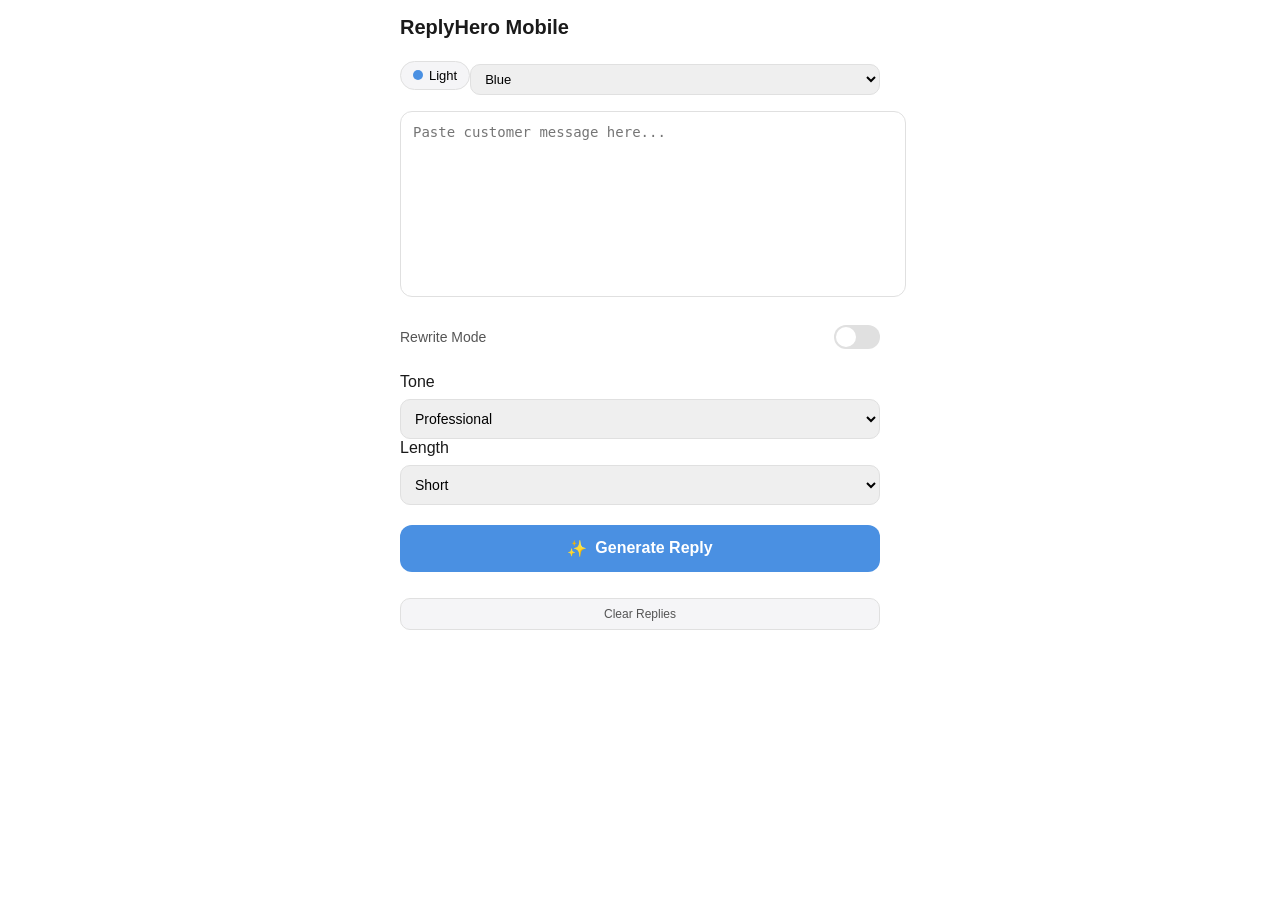
==== index_mobile_version.html @ 724fc1e0 "Initial backend commit" ====
<!DOCTYPE html>
<html lang="en">
<head>
<meta charset="UTF-8" />
<meta name="viewport" content="width=device-width, initial-scale=1.0" />
<title>ReplyHero Mobile</title>

<style>
  :root {
    --bg: #ffffff;
    --bg-soft: #f5f5f7;
    --border: #e0e0e0;
    --text: #1a1a1a;
    --text-soft: #555;
    --accent: #4a90e2;
    --accent-soft: #e8f1fc;
    --accent-strong: #1f6acb;
  }

  body {
    margin: 0;
    padding: 0;
    background: var(--bg);
    font-family: -apple-system, BlinkMacSystemFont, "Segoe UI", Roboto, sans-serif;
    color: var(--text);
  }

  .container {
    max-width: 480px;
    margin: auto;
    padding: 16px;
  }

  h2 {
    margin-top: 0;
    font-size: 20px;
    font-weight: 600;
  }
.header-controls {
  display: flex;
  justify-content: space-between;
  align-items: center;
  margin-bottom: 16px;
}

.pill-toggle {
  display: flex;
  align-items: center;
  gap: 6px;
  padding: 6px 12px;
  border-radius: 20px;
  border: 1px solid var(--border);
  background: var(--bg-soft);
  cursor: pointer;
  font-size: 13px;
}

.pill-toggle .dot {
  width: 10px;
  height: 10px;
  border-radius: 50%;
  background: var(--accent);
}

.theme-select {
  padding: 6px 10px;
  border-radius: 10px;
  border: 1px solid var(--border);
  font-size: 13px;
}

  textarea {
    width: 100%;
    height: 160px;
    padding: 12px;
    border-radius: 12px;
    border: 1px solid var(--border);
    font-size: 14px;
    resize: none;
    outline: none;
  }

  .section {
    margin-top: 24px;
  }

  .toggle-row {
    display: flex;
    align-items: center;
    justify-content: space-between;
    margin-bottom: 12px;
  }

  .toggle-label {
    font-size: 14px;
    color: var(--text-soft);
  }

  .toggle-switch {
    position: relative;
    width: 46px;
    height: 24px;
    background: var(--border);
    border-radius: 24px;
    cursor: pointer;
    transition: 0.2s;
  }

  .toggle-switch::after {
    content: "";
    position: absolute;
    width: 20px;
    height: 20px;
    background: white;
    border-radius: 50%;
    top: 2px;
    left: 2px;
    transition: 0.2s;
  }

  .toggle-switch.on {
    background: var(--accent);
  }

  .toggle-switch.on::after {
    transform: translateX(22px);
  }

  select {
    width: 100%;
    padding: 10px;
    border-radius: 10px;
    border: 1px solid var(--border);
    font-size: 14px;
    margin-top: 8px;
  }

  .primary-btn {
    width: 100%;
    margin-top: 20px;
    padding: 14px;
    border-radius: 12px;
    border: none;
    background: var(--accent);
    color: white;
    font-size: 16px;
    font-weight: 600;
    cursor: pointer;
    display: flex;
    align-items: center;
    justify-content: center;
    gap: 8px;
    transition: 0.2s;
  }

  .primary-btn.pulsing {
    animation: pulse 0.4s ease;
  }

  @keyframes pulse {
    0% { transform: scale(1); }
    50% { transform: scale(0.96); }
    100% { transform: scale(1); }
  }

  /* Loading spinner */
  .spinner {
    width: 14px;
    height: 14px;
    border: 2px solid rgba(255,255,255,0.4);
    border-top-color: #fff;
    border-radius: 50%;
    animation: spin 0.6s linear infinite;
  }

  @keyframes spin {
    to { transform: rotate(360deg); }
  }

  /* Replies */
  .reply-list {
    margin-top: 16px;
  }

  .reply-item {
    background: var(--bg-soft);
    border: 1px solid var(--border);
    padding: 12px;
    border-radius: 12px;
    margin-bottom: 12px;
  }

  .reply-meta {
    display: flex;
    justify-content: space-between;
    font-size: 12px;
    color: var(--text-soft);
    margin-bottom: 6px;
  }

  .badge {
    background: var(--accent-soft);
    color: var(--accent-strong);
    padding: 2px 6px;
    border-radius: 6px;
    font-size: 11px;
  }

  .copy-btn {
    font-size: 11px;
    padding: 3px 8px;
    border-radius: 6px;
    background: var(--accent-soft);
    color: var(--accent-strong);
    border: 1px solid var(--accent);
    cursor: pointer;
    transition: 0.15s ease;
  }

  .copy-btn:hover {
    background: var(--accent);
    color: #fff;
  }

body.dark {
  --bg: #0f0f0f;
  --bg-soft: #1a1a1a;
  --border: #333;
  --text: #f5f5f5;
  --text-soft: #bbb;
}

</style>
</head>

<body>
<div class="container">

  <h2>ReplyHero Mobile</h2>

  <div class="header-controls">
    <button id="themeToggle" class="pill-toggle" type="button">
      <span class="dot"></span>
      <span class="label">Light</span>
    </button>
    <select id="accentSelect" class="theme-select">
      <option value="blue">Blue</option>
      <option value="teal">Teal</option>
      <option value="amber">Amber</option>
  </select>
  </div>
  <textarea id="conversationInput" placeholder="Paste customer message here..."></textarea>

  <div class="section">
    <div class="toggle-row">
      <span class="toggle-label">Rewrite Mode</span>
      <div id="rewriteToggle" class="toggle-switch"></div>
    </div>
  </div>

  <div class="section">
    <label>Tone</label>
    <select id="toneSelect">
      <option value="Professional">Professional</option>
      <option value="Friendly">Friendly</option>
      <option value="Empathetic">Empathetic</option>
      <option value="Direct">Direct</option>
    </select>

    <label>Length</label>
    <select id="lengthSelect">
      <option value="Short">Short</option>
      <option value="Medium">Medium</option>
      <option value="Long">Long</option>
    </select>
  </div>

  <button id="generateBtn" class="primary-btn" type="button">
    <span class="icon" id="generateIcon">✨</span>
    <span id="generateText">Generate Reply</span>
  </button>

  <div id="replyList" class="reply-list"></div>

  <button id="clearRepliesBtn"
    style="margin-top:10px; width:100%; padding:8px; border-radius:10px; border:1px solid var(--border); background:var(--bg-soft); color:var(--text-soft); font-size:12px; cursor:pointer;">
    Clear Replies
  </button>

</div>

<script>
  // Toggle logic
  const rewriteToggle = document.getElementById("rewriteToggle");
  let rewriteOn = false;

  rewriteToggle.addEventListener("click", () => {
    rewriteOn = !rewriteOn;
    rewriteToggle.classList.toggle("on", rewriteOn);
  });

  // Replies
  const generateBtn = document.getElementById("generateBtn");
  const replyList = document.getElementById("replyList");
  const toneSelect = document.getElementById("toneSelect");
  const lengthSelect = document.getElementById("lengthSelect");

const themeToggle = document.getElementById("themeToggle");
const accentSelect = document.getElementById("accentSelect");

let darkMode = false;

themeToggle.addEventListener("click", () => {
  darkMode = !darkMode;
  document.body.classList.toggle("dark", darkMode);
  themeToggle.querySelector(".label").textContent = darkMode ? "Dark" : "Light";
});

accentSelect.addEventListener("change", () => {
  const val = accentSelect.value;

  if (val === "blue") {
    document.documentElement.style.setProperty("--accent", "#4a90e2");
    document.documentElement.style.setProperty("--accent-soft", "#e8f1fc");
    document.documentElement.style.setProperty("--accent-strong", "#1f6acb");
  }
  if (val === "teal") {
    document.documentElement.style.setProperty("--accent", "#2bb3a3");
    document.documentElement.style.setProperty("--accent-soft", "#dff7f4");
    document.documentElement.style.setProperty("--accent-strong", "#1d7f73");
  }
  if (val === "amber") {
    document.documentElement.style.setProperty("--accent", "#ffb300");
    document.documentElement.style.setProperty("--accent-soft", "#fff4d6");
    document.documentElement.style.setProperty("--accent-strong", "#cc8f00");
  }
});

  // Loading animation helpers
  function startLoading() {
    generateBtn.disabled = true;
    generateIcon.innerHTML = "";
    generateIcon.classList.add("spinner");
    generateText.textContent = "Generating...";
  }

  function stopLoading() {
    generateBtn.disabled = false;
    generateIcon.classList.remove("spinner");
    generateIcon.innerHTML = "✨";
    generateText.textContent = "Generate Reply";
  }

  // Add reply with copy button
  function addReply(text, meta) {
    const item = document.createElement("div");
    item.className = "reply-item";

    const metaRow = document.createElement("div");
    metaRow.className = "reply-meta";

    const left = document.createElement("span");
    left.textContent = meta;

    const badge = document.createElement("span");
    badge.className = "badge";
    badge.textContent = "AI Reply";

    const copyBtn = document.createElement("button");
    copyBtn.className = "copy-btn";
    copyBtn.textContent = "Copy";
    copyBtn.addEventListener("click", () => {
      navigator.clipboard.writeText(text);
      copyBtn.textContent = "Copied!";
      setTimeout(() => (copyBtn.textContent = "Copy"), 1200);
    });

    metaRow.appendChild(left);
    metaRow.appendChild(badge);
    metaRow.appendChild(copyBtn);

    const body = document.createElement("div");
    body.className = "reply-body";
    body.textContent = text;

    item.appendChild(metaRow);
    item.appendChild(body);

    replyList.prepend(item);
  }

  // Clear replies
  document.getElementById("clearRepliesBtn").addEventListener("click", () => {
    replyList.innerHTML = "";
  });

  // Generate reply
  async function generateReply() {
    startLoading();

    const tone = toneSelect.value;
    const length = lengthSelect.value;
    const mode = rewriteOn ? "rewrite" : "generate";

    generateBtn.classList.remove("pulsing");
    void generateBtn.offsetWidth;
    generateBtn.classList.add("pulsing");

    let replyText = "";
    try {
      const res = await fetch("http://127.0.0.1:5000/reply", {
        method: "POST",
        headers: { "Content-Type": "application/json" },
        body: JSON.stringify({
          conversation: document.getElementById("conversationInput").value.trim(),
          tone,
          rewrite: mode === "rewrite",
          length
        })
      });

      const data = await res.json();
      replyText = data.reply || "Error: No reply returned from server.";
    } catch (err) {
      replyText = "Error: Could not reach ReplyHero backend.";
    }

    const metaLabel = `${tone} · ${length} · ${
      mode === "rewrite" ? "Rewrite" : "New reply"
    }`;

    addReply(replyText, metaLabel);

    stopLoading();
  }

  generateBtn.addEventListener("click", () => {
    generateReply().catch(console.error);
  });
</script>

</body>
</html>
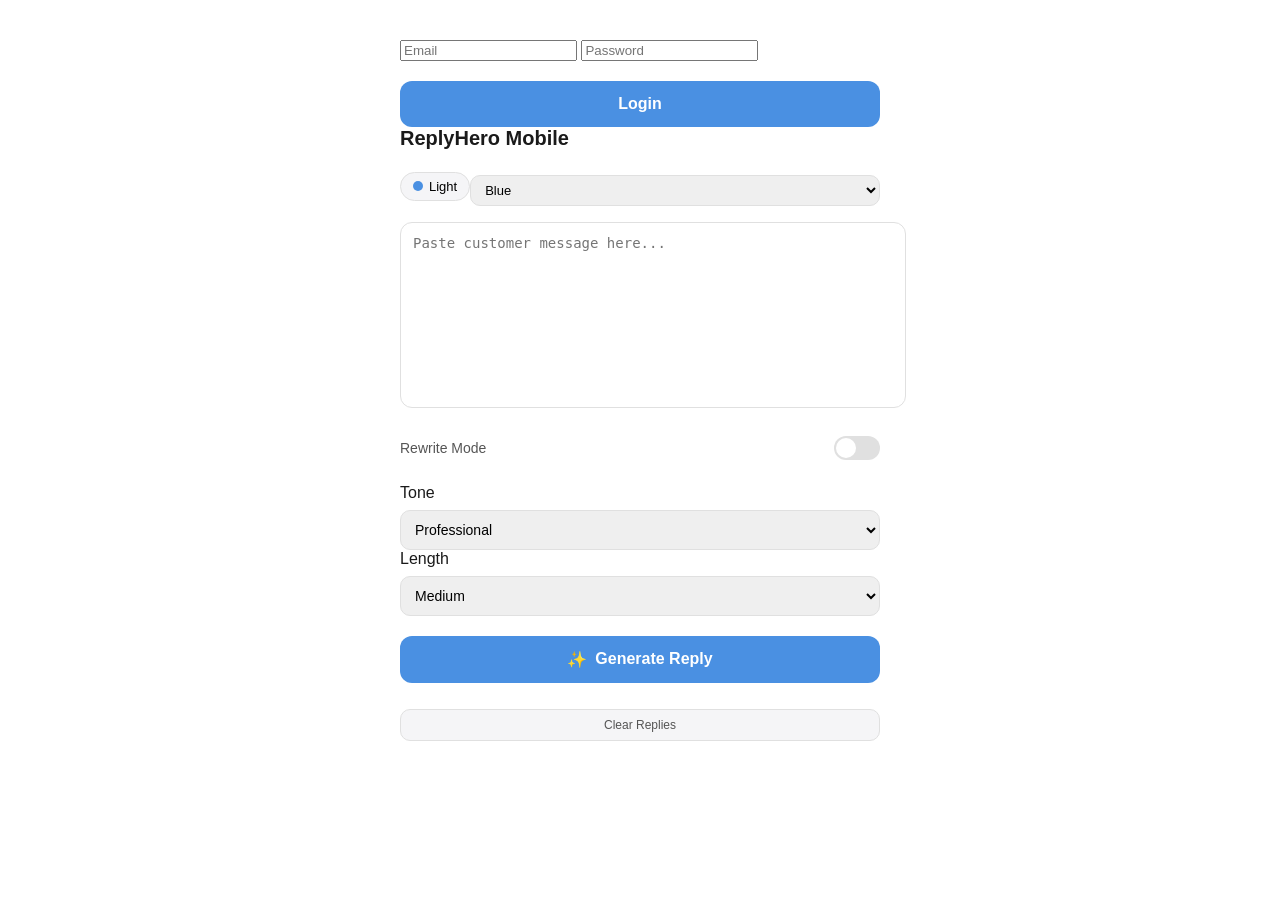
==== commit b9b85897: "Updated mobile version with login-required flow and session auth" ====
--- a/index_mobile_version.html
+++ b/index_mobile_version.html
@@ -36,39 +36,42 @@
     font-size: 20px;
     font-weight: 600;
   }
-.header-controls {
-  display: flex;
-  justify-content: space-between;
-  align-items: center;
-  margin-bottom: 16px;
-}
-
-.pill-toggle {
-  display: flex;
-  align-items: center;
-  gap: 6px;
-  padding: 6px 12px;
-  border-radius: 20px;
-  border: 1px solid var(--border);
-  background: var(--bg-soft);
-  cursor: pointer;
-  font-size: 13px;
-}
-
-.pill-toggle .dot {
-  width: 10px;
-  height: 10px;
-  border-radius: 50%;
-  background: var(--accent);
-}
-
-.theme-select {
-  padding: 6px 10px;
-  border-radius: 10px;
-  border: 1px solid var(--border);
-  font-size: 13px;
-}
-
+
+  /* Header */
+  .header-controls {
+    display: flex;
+    justify-content: space-between;
+    align-items: center;
+    margin-bottom: 16px;
+  }
+
+  .pill-toggle {
+    display: flex;
+    align-items: center;
+    gap: 6px;
+    padding: 6px 12px;
+    border-radius: 20px;
+    border: 1px solid var(--border);
+    background: var(--bg-soft);
+    cursor: pointer;
+    font-size: 13px;
+  }
+
+  .pill-toggle .dot {
+    width: 10px;
+    height: 10px;
+    border-radius: 50%;
+    background: var(--accent);
+  }
+
+  .theme-select {
+    padding: 6px 10px;
+    border-radius: 10px;
+    border: 1px solid var(--border);
+    font-size: 13px;
+  }
+
+  /* Inputs */
   textarea {
     width: 100%;
     height: 160px;
@@ -84,6 +87,7 @@
     margin-top: 24px;
   }
 
+  /* Rewrite toggle */
   .toggle-row {
     display: flex;
     align-items: center;
@@ -135,6 +139,7 @@
     margin-top: 8px;
   }
 
+  /* Buttons */
   .primary-btn {
     width: 100%;
     margin-top: 20px;
@@ -163,7 +168,7 @@
     100% { transform: scale(1); }
   }
 
-  /* Loading spinner */
+  /* Spinner */
   .spinner {
     width: 14px;
     height: 14px;
@@ -222,35 +227,47 @@
     color: #fff;
   }
 
-body.dark {
-  --bg: #0f0f0f;
-  --bg-soft: #1a1a1a;
-  --border: #333;
-  --text: #f5f5f5;
-  --text-soft: #bbb;
-}
-
+  /* Dark mode */
+  body.dark {
+    --bg: #0f0f0f;
+    --bg-soft: #1a1a1a;
+    --border: #333;
+    --text: #f5f5f5;
+    --text-soft: #bbb;
+  }
 </style>
 </head>
 
 <body>
 <div class="container">
 
+  <!-- ⭐ LOGIN -->
+  <div class="section">
+    <input id="email" type="email" placeholder="Email" />
+    <input id="password" type="password" placeholder="Password" />
+    <button class="primary-btn" onclick="loginUser()">Login</button>
+  </div>
+
   <h2>ReplyHero Mobile</h2>
 
+  <!-- ⭐ THEME + ACCENT -->
   <div class="header-controls">
     <button id="themeToggle" class="pill-toggle" type="button">
       <span class="dot"></span>
       <span class="label">Light</span>
     </button>
+
     <select id="accentSelect" class="theme-select">
       <option value="blue">Blue</option>
       <option value="teal">Teal</option>
       <option value="amber">Amber</option>
-  </select>
+    </select>
   </div>
+
+  <!-- ⭐ MAIN INPUT -->
   <textarea id="conversationInput" placeholder="Paste customer message here..."></textarea>
 
+  <!-- ⭐ REWRITE MODE -->
   <div class="section">
     <div class="toggle-row">
       <span class="toggle-label">Rewrite Mode</span>
@@ -258,28 +275,46 @@
     </div>
   </div>
 
+  <!-- ⭐ TONE + LENGTH -->
   <div class="section">
     <label>Tone</label>
     <select id="toneSelect">
       <option value="Professional">Professional</option>
+      <option value="Formal">Formal</option>
+      <option value="Warm">Warm</option>
+      <option value="Direct">Direct</option>
+      <option value="Executive">Executive</option>
+      <option value="Empathetic">Empathetic</option>
+      <option value="Customer-Service">Customer‑Service</option>
       <option value="Friendly">Friendly</option>
-      <option value="Empathetic">Empathetic</option>
-      <option value="Direct">Direct</option>
+      <option value="Flirty">Flirty</option>
+      <option value="Assertive">Assertive</option>
+      <option value="Casual">Casual</option>
+      <option value="Apologetic">Apologetic</option>
+      <option value="Enthusiastic">Enthusiastic</option>
+      <option value="Supportive">Supportive</option>
+      <option value="Sarcastic">Sarcastic</option>
+      <option value="Humorous">Humorous</option>
+      <option value="Romantic">Romantic</option>
+      <option value="Motivational">Motivational</option>
+      <option value="Stern">Stern</option>
     </select>
 
     <label>Length</label>
     <select id="lengthSelect">
       <option value="Short">Short</option>
-      <option value="Medium">Medium</option>
+      <option value="Medium" selected>Medium</option>
       <option value="Long">Long</option>
     </select>
   </div>
 
+  <!-- ⭐ GENERATE BUTTON -->
   <button id="generateBtn" class="primary-btn" type="button">
     <span class="icon" id="generateIcon">✨</span>
     <span id="generateText">Generate Reply</span>
   </button>
 
+  <!-- ⭐ REPLIES -->
   <div id="replyList" class="reply-list"></div>
 
   <button id="clearRepliesBtn"
@@ -290,7 +325,55 @@
 </div>
 
 <script>
-  // Toggle logic
+  /* LOGIN */
+  async function loginUser() {
+    const email = document.getElementById("email").value;
+    const password = document.getElementById("password").value;
+
+    const response = await fetch("https://replyhero-backend.onrender.com/login", {
+      method: "POST",
+      credentials: "include",
+      headers: { "Content-Type": "application/json" },
+      body: JSON.stringify({ email, password })
+    });
+
+    const data = await response.json();
+    alert(data.message || data.error);
+  }
+
+  /* THEME */
+  const themeToggle = document.getElementById("themeToggle");
+  const accentSelect = document.getElementById("accentSelect");
+
+  let darkMode = false;
+
+  themeToggle.addEventListener("click", () => {
+    darkMode = !darkMode;
+    document.body.classList.toggle("dark", darkMode);
+    themeToggle.querySelector(".label").textContent = darkMode ? "Dark" : "Light";
+  });
+
+  accentSelect.addEventListener("change", () => {
+    const val = accentSelect.value;
+
+    if (val === "blue") {
+      document.documentElement.style.setProperty("--accent", "#4a90e2");
+      document.documentElement.style.setProperty("--accent-soft", "#e8f1fc");
+      document.documentElement.style.setProperty("--accent-strong", "#1f6acb");
+    }
+    if (val === "teal") {
+      document.documentElement.style.setProperty("--accent", "#2bb3a3");
+      document.documentElement.style.setProperty("--accent-soft", "#dff7f4");
+      document.documentElement.style.setProperty("--accent-strong", "#1d7f73");
+    }
+    if (val === "amber") {
+      document.documentElement.style.setProperty("--accent", "#ffb300");
+      document.documentElement.style.setProperty("--accent-soft", "#fff4d6");
+      document.documentElement.style.setProperty("--accent-strong", "#cc8f00");
+    }
+  });
+
+  /* REWRITE TOGGLE */
   const rewriteToggle = document.getElementById("rewriteToggle");
   let rewriteOn = false;
 
@@ -299,44 +382,12 @@
     rewriteToggle.classList.toggle("on", rewriteOn);
   });
 
-  // Replies
+  /* REPLY GENERATION */
   const generateBtn = document.getElementById("generateBtn");
   const replyList = document.getElementById("replyList");
   const toneSelect = document.getElementById("toneSelect");
   const lengthSelect = document.getElementById("lengthSelect");
 
-const themeToggle = document.getElementById("themeToggle");
-const accentSelect = document.getElementById("accentSelect");
-
-let darkMode = false;
-
-themeToggle.addEventListener("click", () => {
-  darkMode = !darkMode;
-  document.body.classList.toggle("dark", darkMode);
-  themeToggle.querySelector(".label").textContent = darkMode ? "Dark" : "Light";
-});
-
-accentSelect.addEventListener("change", () => {
-  const val = accentSelect.value;
-
-  if (val === "blue") {
-    document.documentElement.style.setProperty("--accent", "#4a90e2");
-    document.documentElement.style.setProperty("--accent-soft", "#e8f1fc");
-    document.documentElement.style.setProperty("--accent-strong", "#1f6acb");
-  }
-  if (val === "teal") {
-    document.documentElement.style.setProperty("--accent", "#2bb3a3");
-    document.documentElement.style.setProperty("--accent-soft", "#dff7f4");
-    document.documentElement.style.setProperty("--accent-strong", "#1d7f73");
-  }
-  if (val === "amber") {
-    document.documentElement.style.setProperty("--accent", "#ffb300");
-    document.documentElement.style.setProperty("--accent-soft", "#fff4d6");
-    document.documentElement.style.setProperty("--accent-strong", "#cc8f00");
-  }
-});
-
-  // Loading animation helpers
   function startLoading() {
     generateBtn.disabled = true;
     generateIcon.innerHTML = "";
@@ -351,7 +402,6 @@
     generateText.textContent = "Generate Reply";
   }
 
-  // Add reply with copy button
   function addReply(text, meta) {
     const item = document.createElement("div");
     item.className = "reply-item";
@@ -389,12 +439,10 @@
     replyList.prepend(item);
   }
 
-  // Clear replies
   document.getElementById("clearRepliesBtn").addEventListener("click", () => {
     replyList.innerHTML = "";
   });
 
-  // Generate reply
   async function generateReply() {
     startLoading();
 
@@ -402,14 +450,11 @@
     const length = lengthSelect.value;
     const mode = rewriteOn ? "rewrite" : "generate";
 
-    generateBtn.classList.remove("pulsing");
-    void generateBtn.offsetWidth;
-    generateBtn.classList.add("pulsing");
-
     let replyText = "";
     try {
-      const res = await fetch("http://127.0.0.1:5000/reply", {
+      const res = await fetch("https://replyhero-backend.onrender.com/reply", {
         method: "POST",
+        credentials: "include",
         headers: { "Content-Type": "application/json" },
         body: JSON.stringify({
           conversation: document.getElementById("conversationInput").value.trim(),
@@ -440,4 +485,4 @@
 </script>
 
 </body>
-</html>
+</html>
